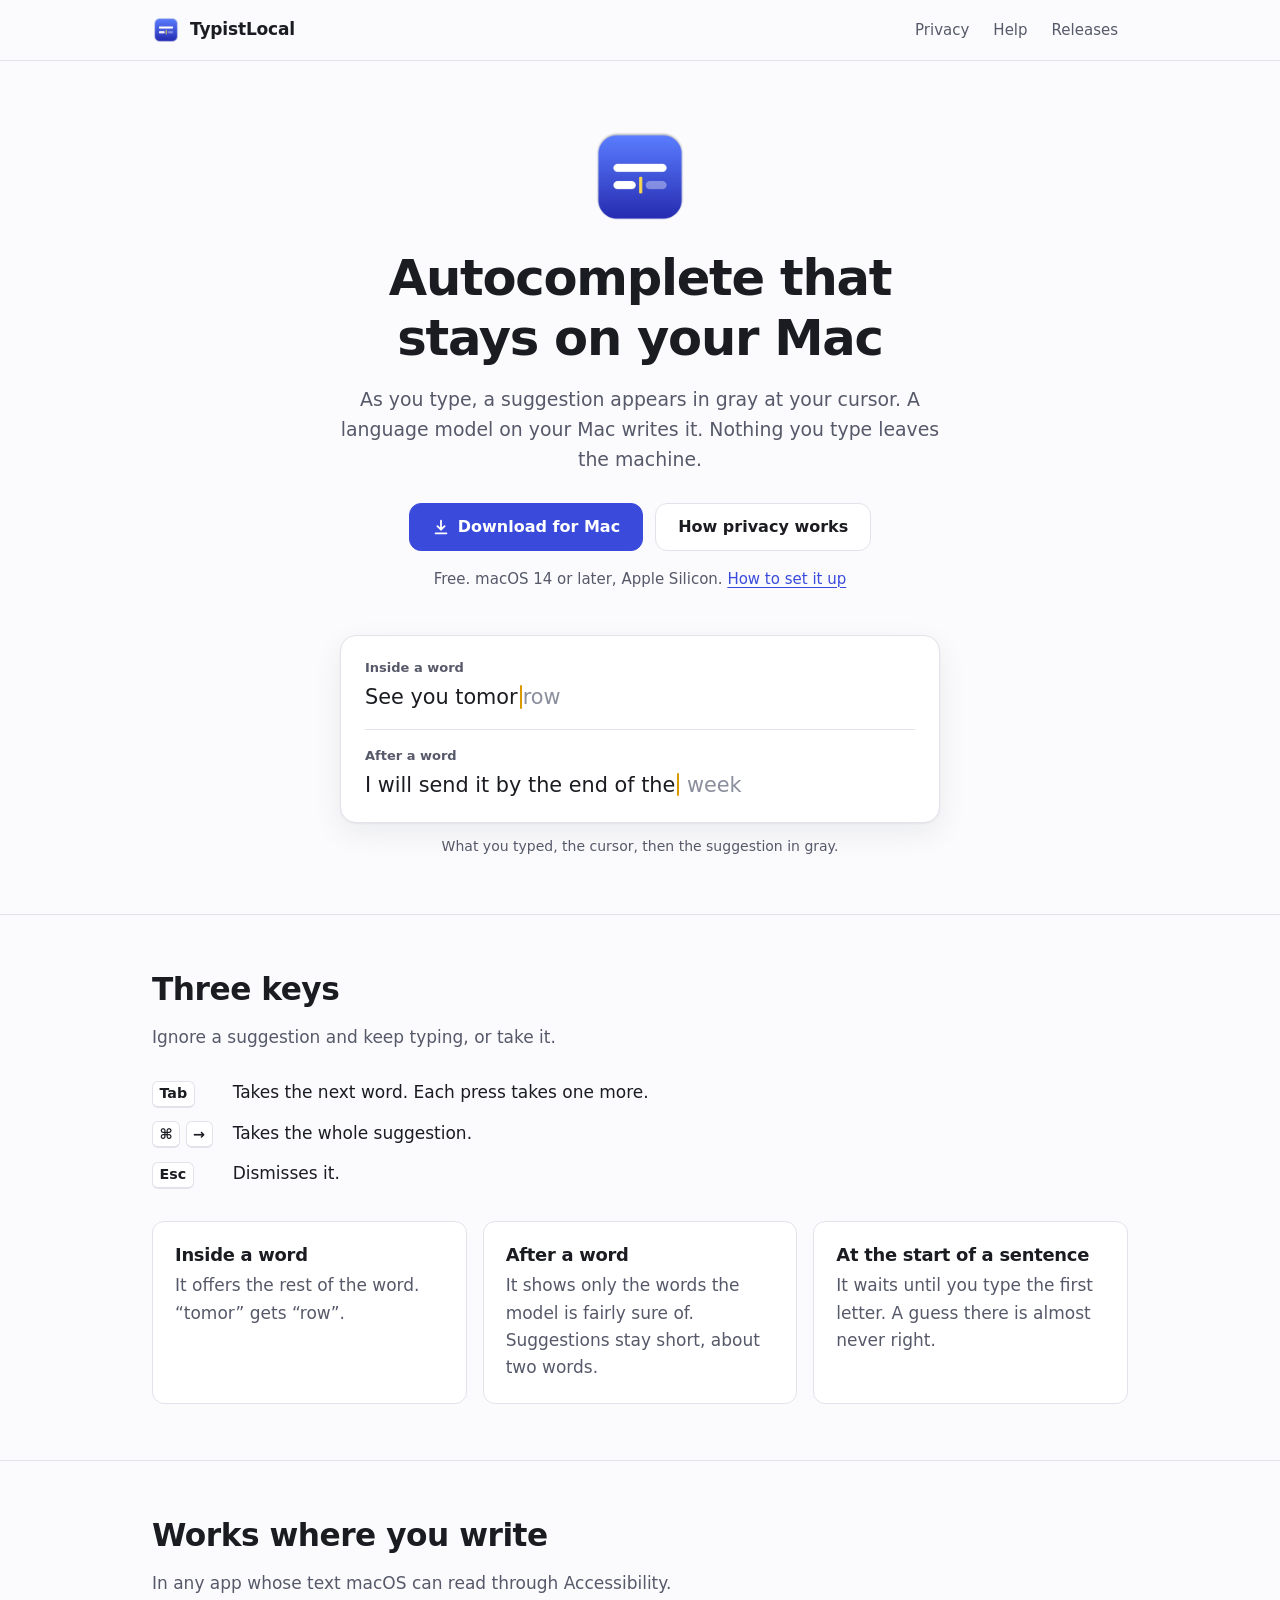
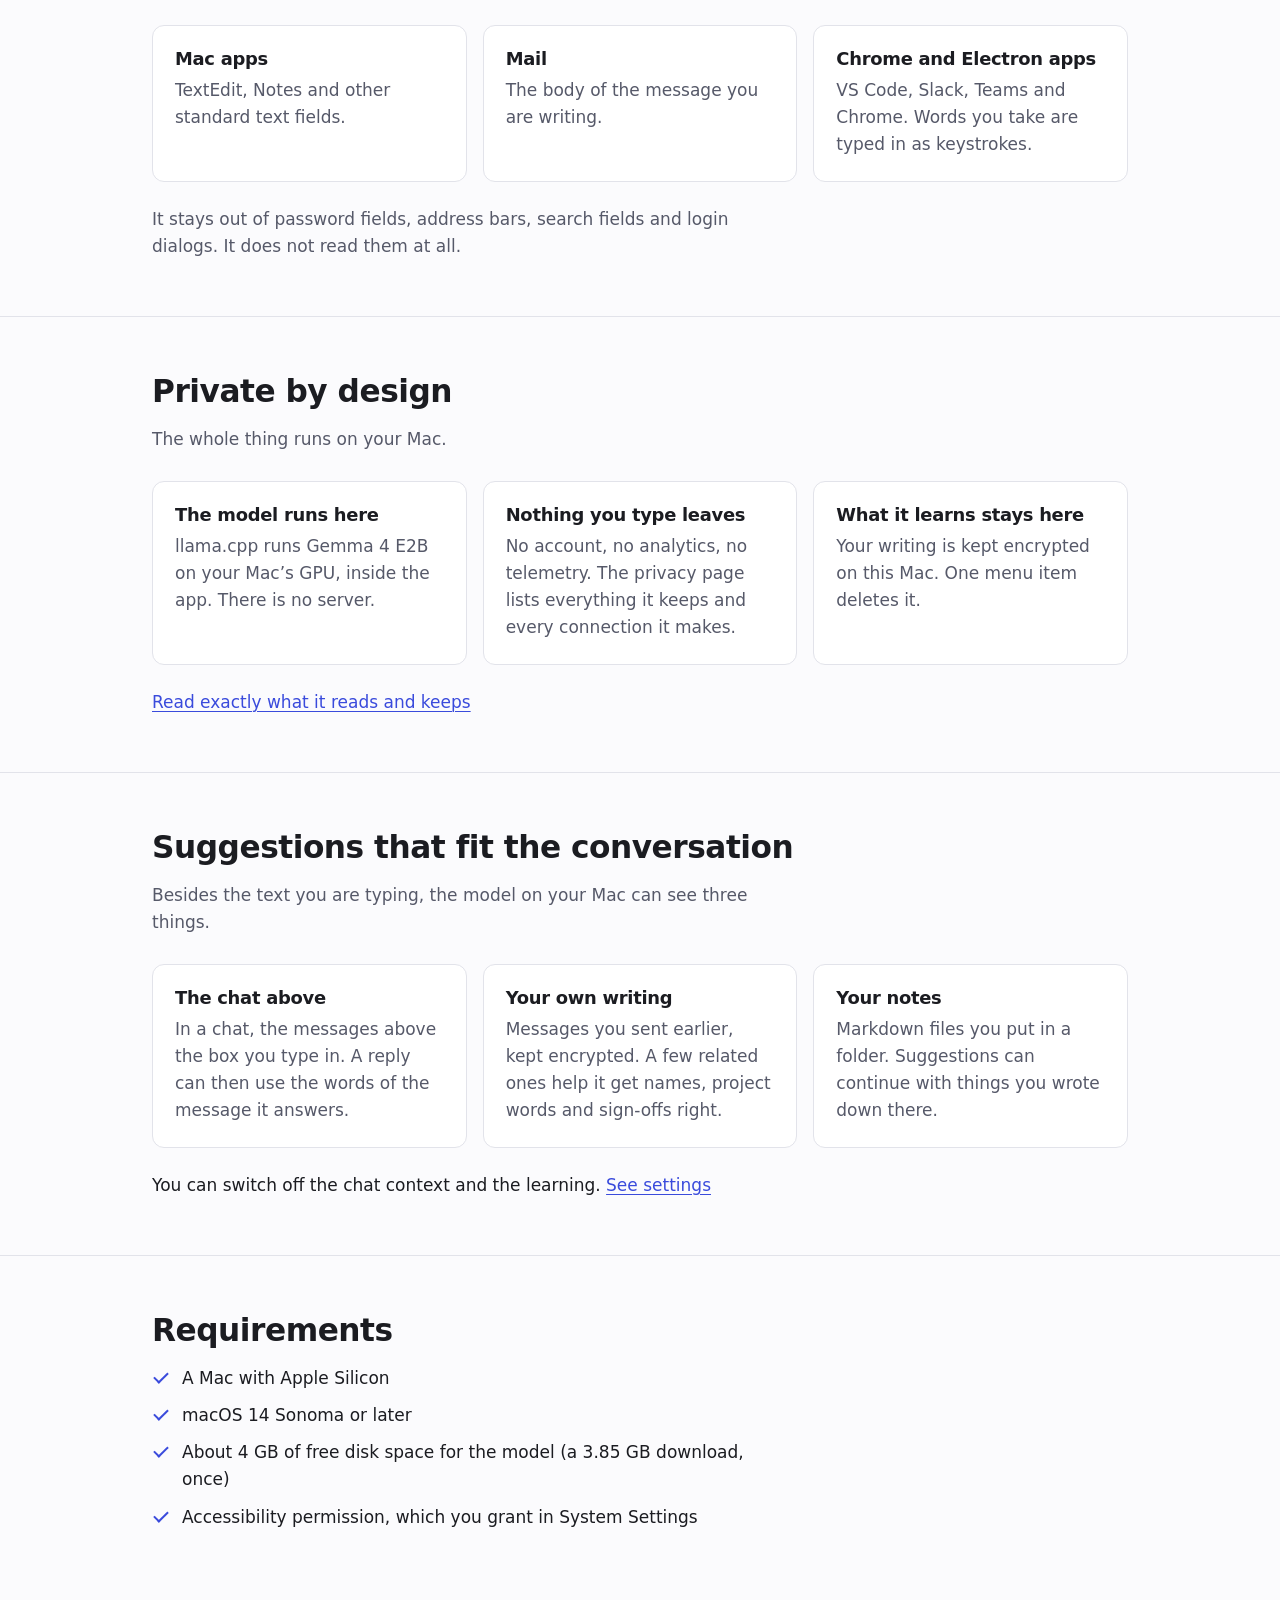
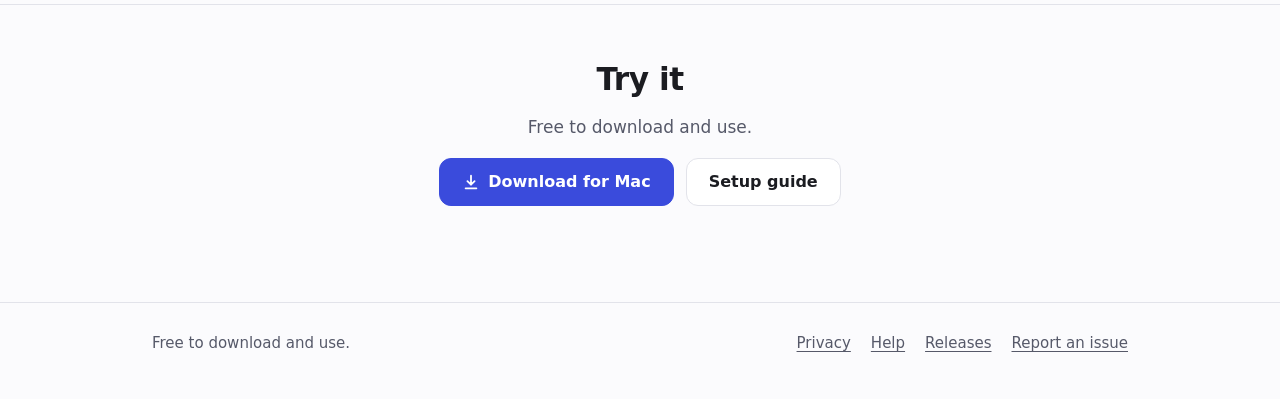
==== site/index.html @ b1616f05 "TypistLocal website, update feed and license" ====
<!doctype html>
<!--
  GitHub repository: github.com/edouardGT/typistlocal
  Every Download, Releases and Issues link on this site uses it.
  To point all pages at another repository, run: ./set-repo.sh owner/name
-->
<html lang="en">
<head>
<meta charset="utf-8">
<meta name="viewport" content="width=device-width, initial-scale=1">
<meta name="color-scheme" content="light dark">
<title>TypistLocal: autocomplete that stays on your Mac</title>
<meta name="description" content="Gray suggestions at your cursor as you type, in most Mac apps. The language model runs on your Mac, and nothing you type leaves it. Free.">
<link rel="icon" type="image/png" href="icon.png">
<link rel="apple-touch-icon" href="icon.png">
<link rel="stylesheet" href="style.css">
</head>
<body>
<a class="skip" href="#main">Skip to content</a>

<header class="site-header">
  <div class="wrap bar">
    <a class="brand" href="index.html"><img src="icon.png" alt="" width="28" height="28"><span>TypistLocal</span></a>
    <nav aria-label="Main">
      <a href="privacy.html">Privacy</a>
      <a href="help.html">Help</a>
      <a href="https://github.com/edouardGT/typistlocal/releases">Releases</a>
    </nav>
  </div>
</header>

<main id="main">

  <section class="hero">
    <div class="wrap">
      <img class="hero-icon" src="icon.png" alt="" width="104" height="104">
      <h1>Autocomplete that stays on your&nbsp;Mac</h1>
      <p class="lead">As you type, a suggestion appears in gray at your cursor. A language model on your Mac writes it. Nothing you type leaves the machine.</p>
      <div class="actions">
        <a class="button primary" href="https://github.com/edouardGT/typistlocal/releases/latest/download/TypistLocal.dmg">
          <svg viewBox="0 0 20 20" fill="none" stroke="currentColor" stroke-width="2" stroke-linecap="round" stroke-linejoin="round" aria-hidden="true"><path d="M10 3v10m0 0-4-4m4 4 4-4M4 17h12"/></svg>
          Download for Mac
        </a>
        <a class="button" href="privacy.html">How privacy works</a>
      </div>
      <p class="fineprint">Free. macOS 14 or later, Apple Silicon. <a href="help.html#setup">How to set it up</a></p>

      <div class="demo" role="img" aria-label="Two examples. You typed “See you tomor” and the suggestion “row” follows the cursor in gray. You typed “I will send it by the end of the” and the suggestion “week” follows in gray.">
        <div class="demo-row">
          <span class="demo-label">Inside a word</span>
          <p class="demo-line">See you tomor<span class="caret"></span><span class="ghost">row</span></p>
        </div>
        <div class="demo-row">
          <span class="demo-label">After a word</span>
          <p class="demo-line">I will send it by the end of the<span class="caret"></span><span class="ghost"> week</span></p>
        </div>
      </div>
      <p class="demo-caption">What you typed, the cursor, then the suggestion in gray.</p>
    </div>
  </section>

  <section id="how">
    <div class="wrap">
      <h2>Three keys</h2>
      <p class="section-intro">Ignore a suggestion and keep typing, or take it.</p>
      <dl class="keys">
        <dt><kbd>Tab</kbd></dt>
        <dd>Takes the next word. Each press takes one more.</dd>
        <dt><kbd>⌘</kbd> <kbd>→</kbd></dt>
        <dd>Takes the whole suggestion.</dd>
        <dt><kbd>Esc</kbd></dt>
        <dd>Dismisses it.</dd>
      </dl>

      <div class="grid">
        <div class="card">
          <h3>Inside a word</h3>
          <p>It offers the rest of the word. “tomor” gets “row”.</p>
        </div>
        <div class="card">
          <h3>After a word</h3>
          <p>It shows only the words the model is fairly sure of. Suggestions stay short, about two words.</p>
        </div>
        <div class="card">
          <h3>At the start of a sentence</h3>
          <p>It waits until you type the first letter. A guess there is almost never right.</p>
        </div>
      </div>
    </div>
  </section>

  <section id="where">
    <div class="wrap">
      <h2>Works where you write</h2>
      <p class="section-intro">In any app whose text macOS can read through Accessibility.</p>
      <div class="grid">
        <div class="card">
          <h3>Mac apps</h3>
          <p>TextEdit, Notes and other standard text fields.</p>
        </div>
        <div class="card">
          <h3>Mail</h3>
          <p>The body of the message you are writing.</p>
        </div>
        <div class="card">
          <h3>Chrome and Electron apps</h3>
          <p>VS Code, Slack, Teams and Chrome. Words you take are typed in as keystrokes.</p>
        </div>
      </div>
      <p class="section-intro after-grid">It stays out of password fields, address bars, search fields and login dialogs. It does not read them at all.</p>
    </div>
  </section>

  <section id="private">
    <div class="wrap">
      <h2>Private by design</h2>
      <p class="section-intro">The whole thing runs on your Mac.</p>
      <div class="grid">
        <div class="card">
          <h3>The model runs here</h3>
          <p>llama.cpp runs Gemma 4 E2B on your Mac’s GPU, inside the app. There is no server.</p>
        </div>
        <div class="card">
          <h3>Nothing you type leaves</h3>
          <p>No account, no analytics, no telemetry. The privacy page lists everything it keeps and every connection it makes.</p>
        </div>
        <div class="card">
          <h3>What it learns stays here</h3>
          <p>Your writing is kept encrypted on this Mac. One menu item deletes it.</p>
        </div>
      </div>
      <p class="after-grid"><a href="privacy.html">Read exactly what it reads and keeps</a></p>
    </div>
  </section>

  <section id="context">
    <div class="wrap">
      <h2>Suggestions that fit the conversation</h2>
      <p class="section-intro">Besides the text you are typing, the model on your Mac can see three things.</p>
      <div class="grid">
        <div class="card">
          <h3>The chat above</h3>
          <p>In a chat, the messages above the box you type in. A reply can then use the words of the message it answers.</p>
        </div>
        <div class="card">
          <h3>Your own writing</h3>
          <p>Messages you sent earlier, kept encrypted. A few related ones help it get names, project words and sign-offs right.</p>
        </div>
        <div class="card">
          <h3>Your notes</h3>
          <p>Markdown files you put in a folder. Suggestions can continue with things you wrote down there.</p>
        </div>
      </div>
      <p class="after-grid">You can switch off the chat context and the learning. <a href="help.html#settings">See settings</a></p>
    </div>
  </section>

  <section id="requirements">
    <div class="wrap">
      <h2>Requirements</h2>
      <ul class="checks">
        <li>A Mac with Apple Silicon</li>
        <li>macOS 14 Sonoma or later</li>
        <li>About 4 GB of free disk space for the model (a 3.85 GB download, once)</li>
        <li>Accessibility permission, which you grant in System Settings</li>
      </ul>
    </div>
  </section>

  <section class="cta">
    <div class="wrap">
      <h2>Try it</h2>
      <p>Free to download and use.</p>
      <div class="actions">
        <a class="button primary" href="https://github.com/edouardGT/typistlocal/releases/latest/download/TypistLocal.dmg">
          <svg viewBox="0 0 20 20" fill="none" stroke="currentColor" stroke-width="2" stroke-linecap="round" stroke-linejoin="round" aria-hidden="true"><path d="M10 3v10m0 0-4-4m4 4 4-4M4 17h12"/></svg>
          Download for Mac
        </a>
        <a class="button" href="help.html#setup">Setup guide</a>
      </div>
    </div>
  </section>

</main>

<footer class="site-footer">
  <div class="wrap">
    <p>Free to download and use.</p>
    <nav aria-label="Footer">
      <a href="privacy.html">Privacy</a>
      <a href="help.html">Help</a>
      <a href="https://github.com/edouardGT/typistlocal/releases">Releases</a>
      <a href="https://github.com/edouardGT/typistlocal/issues">Report an issue</a>
    </nav>
  </div>
</footer>
</body>
</html>
---- site/style.css ----
/* One stylesheet for the whole site. System fonts only: the site makes no
   requests to anyone but the host it is served from. */

:root {
  color-scheme: light dark;
  --bg: #fbfbfd;
  --bg-alt: #f3f4f8;
  --surface: #ffffff;
  --text: #1b1c21;
  --muted: #565969;
  --ghost: #8b8e9c;
  --line: #e2e3ea;
  --accent: #3a4bdc;
  --accent-hover: #2f3fc4;
  --accent-text: #ffffff;
  --link: #3a4bdc;
  --caret: #d99a00;
  --code-bg: #eff0f5;
  --note-bg: #fff8e6;
  --note-line: #e9c25b;
  --radius: 12px;
  --shadow: 0 1px 2px rgba(20, 22, 40, 0.05), 0 10px 30px rgba(20, 22, 40, 0.07);
  --font: -apple-system, BlinkMacSystemFont, system-ui, "Segoe UI", "Helvetica Neue", Arial, sans-serif;
  --mono: ui-monospace, "SF Mono", SFMono-Regular, Menlo, Consolas, monospace;
}

@media (prefers-color-scheme: dark) {
  :root {
    --bg: #111217;
    --bg-alt: #15161c;
    --surface: #1b1c23;
    --text: #ebecf1;
    --muted: #a3a6b5;
    --ghost: #767989;
    --line: #2a2c36;
    --accent: #5466f2;
    --accent-hover: #6475f5;
    --accent-text: #ffffff;
    --link: #98a4ff;
    --caret: #f5c33b;
    --code-bg: #20212a;
    --note-bg: #262114;
    --note-line: #8a6d22;
    --shadow: 0 1px 2px rgba(0, 0, 0, 0.4);
  }
}

*,
*::before,
*::after {
  box-sizing: border-box;
}

html {
  -webkit-text-size-adjust: 100%;
  text-size-adjust: 100%;
}

body {
  margin: 0;
  background: var(--bg);
  color: var(--text);
  font: 17px/1.6 var(--font);
  -webkit-font-smoothing: antialiased;
  overflow-wrap: break-word;
}

img {
  max-width: 100%;
  height: auto;
}

a {
  color: var(--link);
  text-underline-offset: 0.18em;
  text-decoration-thickness: 1px;
}

a:hover {
  text-decoration-thickness: 2px;
}

:focus-visible {
  outline: 2px solid var(--link);
  outline-offset: 3px;
  border-radius: 4px;
}

h1,
h2,
h3 {
  line-height: 1.2;
  letter-spacing: -0.015em;
  margin: 0 0 0.5em;
  text-wrap: balance;
}

h1 {
  font-size: clamp(2rem, 1.4rem + 3vw, 3.1rem);
  letter-spacing: -0.025em;
}

h2 {
  font-size: clamp(1.5rem, 1.25rem + 1.2vw, 1.95rem);
  scroll-margin-top: 24px;
}

h3 {
  font-size: 1.12rem;
  scroll-margin-top: 24px;
}

p,
ul,
ol {
  margin: 0 0 1em;
}

ul,
ol {
  padding-left: 1.25em;
}

li + li {
  margin-top: 0.35em;
}

strong {
  font-weight: 600;
}

code {
  font-family: var(--mono);
  font-size: 0.86em;
  background: var(--code-bg);
  padding: 0.12em 0.36em;
  border-radius: 5px;
  overflow-wrap: anywhere;
}

pre {
  margin: 0 0 1.2em;
  padding: 14px 16px;
  background: var(--code-bg);
  border-radius: 10px;
  overflow-x: auto;
  font-size: 13.5px;
  line-height: 1.55;
}

pre code {
  background: none;
  padding: 0;
  font-size: inherit;
  overflow-wrap: normal;
  white-space: pre;
}

kbd {
  display: inline-block;
  min-width: 1.9em;
  padding: 0.08em 0.45em;
  font: 600 0.84em/1.5 var(--font);
  text-align: center;
  color: var(--text);
  background: var(--surface);
  border: 1px solid var(--line);
  border-bottom-width: 2px;
  border-radius: 6px;
  white-space: nowrap;
}

/* Layout */

.wrap {
  max-width: 1040px;
  margin: 0 auto;
  padding: 0 16px;
}

@media (min-width: 720px) {
  .wrap {
    padding: 0 32px;
  }
}

.prose {
  max-width: 740px;
}

.skip {
  position: absolute;
  left: -9999px;
  top: 8px;
}

.skip:focus {
  left: 16px;
  z-index: 10;
  background: var(--surface);
  padding: 8px 12px;
  border-radius: 8px;
}

/* Header and footer */

.site-header {
  border-bottom: 1px solid var(--line);
}

.bar {
  display: flex;
  align-items: center;
  justify-content: space-between;
  gap: 12px;
  min-height: 60px;
}

.brand {
  display: inline-flex;
  align-items: center;
  gap: 10px;
  color: var(--text);
  font-weight: 650;
  text-decoration: none;
  letter-spacing: -0.01em;
}

.brand img {
  width: 28px;
  height: 28px;
}

.site-header nav {
  display: flex;
  gap: 4px;
}

.site-header nav a {
  color: var(--muted);
  text-decoration: none;
  padding: 8px 10px;
  border-radius: 8px;
  font-size: 15px;
}

.site-header nav a:hover,
.site-header nav a[aria-current="page"] {
  color: var(--text);
  background: var(--bg-alt);
}

.site-footer {
  border-top: 1px solid var(--line);
  margin-top: 24px;
  padding: 28px 0 44px;
  color: var(--muted);
  font-size: 15px;
}

.site-footer .wrap {
  display: flex;
  flex-wrap: wrap;
  justify-content: space-between;
  gap: 12px 24px;
}

.site-footer p {
  margin: 0;
}

.site-footer nav {
  display: flex;
  flex-wrap: wrap;
  gap: 6px 20px;
}

.site-footer a {
  color: var(--muted);
}

.site-footer a:hover {
  color: var(--text);
}

/* Sections */

main section {
  padding: 56px 0;
  border-top: 1px solid var(--line);
}

main section:first-child {
  border-top: 0;
}

.section-intro {
  color: var(--muted);
  max-width: 640px;
  margin-bottom: 28px;
}

.after-grid {
  margin: 24px 0 0;
}

/* Home: hero */

.hero {
  text-align: center;
  padding: 64px 0 56px;
}

.hero-icon {
  width: 104px;
  height: 104px;
  margin: 0 auto 20px;
  display: block;
}

.hero h1 {
  max-width: 760px;
  margin: 0 auto 16px;
}

.lead {
  font-size: 1.18rem;
  color: var(--muted);
  max-width: 600px;
  margin: 0 auto 28px;
}

.actions {
  display: flex;
  flex-wrap: wrap;
  justify-content: center;
  gap: 12px;
  margin-bottom: 16px;
}

.button {
  display: inline-flex;
  align-items: center;
  justify-content: center;
  gap: 8px;
  min-height: 48px;
  padding: 0 22px;
  border-radius: 12px;
  border: 1px solid var(--line);
  background: var(--surface);
  color: var(--text);
  font-weight: 600;
  font-size: 16px;
  text-decoration: none;
  transition: background-color 0.15s ease, border-color 0.15s ease;
}

.button:hover {
  border-color: var(--muted);
}

.button.primary {
  background: var(--accent);
  border-color: var(--accent);
  color: var(--accent-text);
}

.button.primary:hover {
  background: var(--accent-hover);
  border-color: var(--accent-hover);
}

.button svg {
  width: 18px;
  height: 18px;
  flex: none;
}

.fineprint {
  color: var(--muted);
  font-size: 15px;
  margin: 0;
}

/* Home: the suggestion illustration */

.demo {
  max-width: 600px;
  margin: 44px auto 0;
  padding: 6px 24px;
  text-align: left;
  background: var(--surface);
  border: 1px solid var(--line);
  border-radius: 16px;
  box-shadow: var(--shadow);
}

.demo-row {
  padding: 16px 0;
}

.demo-row + .demo-row {
  border-top: 1px solid var(--line);
}

.demo-label {
  display: block;
  font-size: 13px;
  font-weight: 600;
  color: var(--muted);
  margin-bottom: 4px;
}

.demo-line {
  margin: 0;
  font-size: 1.3rem;
  line-height: 1.45;
}

.ghost {
  color: var(--ghost);
}

.caret {
  display: inline-block;
  width: 2px;
  height: 1.15em;
  margin: 0 1px 0 2px;
  vertical-align: -0.2em;
  background: var(--caret);
  border-radius: 1px;
  animation: blink 1.1s steps(1) infinite;
}

@keyframes blink {
  50% {
    opacity: 0;
  }
}

@media (prefers-reduced-motion: reduce) {
  .caret {
    animation: none;
  }

  .button {
    transition: none;
  }
}

.demo-caption {
  color: var(--muted);
  font-size: 14px;
  margin: 12px auto 0;
  max-width: 600px;
}

/* Cards and grids */

.grid {
  display: grid;
  gap: 16px;
  grid-template-columns: repeat(auto-fit, minmax(min(100%, 280px), 1fr));
}

.card {
  background: var(--surface);
  border: 1px solid var(--line);
  border-radius: var(--radius);
  padding: 22px;
}

.card h3 {
  margin-bottom: 0.4em;
}

.card p:last-child,
.card ul:last-child {
  margin-bottom: 0;
}

.card p {
  color: var(--muted);
}

/* Key list */

.keys {
  display: grid;
  grid-template-columns: max-content 1fr;
  gap: 12px 20px;
  align-items: baseline;
  margin: 0 0 32px;
  max-width: 560px;
}

.keys dt {
  margin: 0;
}

.keys dd {
  margin: 0;
}

/* Lists with a tick */

.checks {
  list-style: none;
  padding: 0;
  max-width: 640px;
}

.checks li {
  position: relative;
  padding-left: 30px;
}

.checks li + li {
  margin-top: 10px;
}

.checks li::before {
  content: "";
  position: absolute;
  left: 2px;
  top: 0.42em;
  width: 14px;
  height: 8px;
  border-left: 2px solid var(--accent);
  border-bottom: 2px solid var(--accent);
  transform: rotate(-45deg);
}

/* Closing call to action */

.cta {
  text-align: center;
}

.cta p {
  color: var(--muted);
}

/* Inner pages */

.page-head {
  padding: 48px 0 8px;
}

.page-head .lead {
  margin: 0 0 12px;
}

.page-head .updated {
  color: var(--muted);
  font-size: 15px;
}

.doc section {
  padding: 40px 0;
}

.doc h3 {
  margin-top: 1.6em;
}

.doc h2 + h3,
.doc h2 + p + h3 {
  margin-top: 0.8em;
}

.doc .card h3 {
  margin-top: 0;
}

.toc {
  display: flex;
  flex-wrap: wrap;
  gap: 8px;
  padding: 0;
  margin: 8px 0 0;
  list-style: none;
}

.toc li + li {
  margin-top: 0;
}

.toc a {
  display: inline-block;
  padding: 6px 12px;
  border: 1px solid var(--line);
  border-radius: 999px;
  text-decoration: none;
  color: var(--text);
  font-size: 15px;
  background: var(--surface);
}

.toc a:hover {
  border-color: var(--muted);
}

.note {
  margin: 0 0 1.2em;
  padding: 14px 16px;
  background: var(--note-bg);
  border-left: 3px solid var(--note-line);
  border-radius: 8px;
}

.note p:last-child {
  margin-bottom: 0;
}

.soon {
  display: inline-block;
  margin-right: 6px;
  padding: 0.05em 0.6em;
  font-size: 0.72em;
  font-weight: 650;
  letter-spacing: 0.04em;
  text-transform: uppercase;
  vertical-align: 0.12em;
  color: var(--link);
  border: 1px solid currentColor;
  border-radius: 999px;
}

/* Numbered steps */

.steps {
  list-style: none;
  counter-reset: step;
  padding: 0;
}

.steps > li {
  counter-increment: step;
  position: relative;
  padding-left: 44px;
}

.steps > li + li {
  margin-top: 28px;
}

.steps > li::before {
  content: counter(step);
  position: absolute;
  left: 0;
  top: -0.05em;
  width: 30px;
  height: 30px;
  border-radius: 50%;
  background: var(--accent);
  color: var(--accent-text);
  font-weight: 650;
  font-size: 15px;
  line-height: 30px;
  text-align: center;
}

.steps h3 {
  margin: 0 0 0.35em;
}

/* Data cards on the privacy page */

.kept {
  display: grid;
  gap: 16px;
}

.kept dl {
  display: grid;
  grid-template-columns: 8.5rem 1fr;
  gap: 8px 16px;
  margin: 12px 0 0;
}

.kept dt {
  color: var(--muted);
  font-size: 15px;
  padding-top: 0.1em;
}

.kept dd {
  margin: 0;
}

@media (max-width: 560px) {
  body {
    font-size: 16px;
  }

  .hero {
    padding: 44px 0 44px;
  }

  .actions .button {
    flex: 1 1 100%;
  }

  .demo {
    padding: 4px 18px;
  }

  .demo-line {
    font-size: 1.15rem;
  }

  main section {
    padding: 44px 0;
  }

  .kept dl {
    grid-template-columns: 1fr;
    gap: 2px;
  }

  .kept dd + dt {
    margin-top: 10px;
  }

  .card {
    padding: 18px;
  }
}
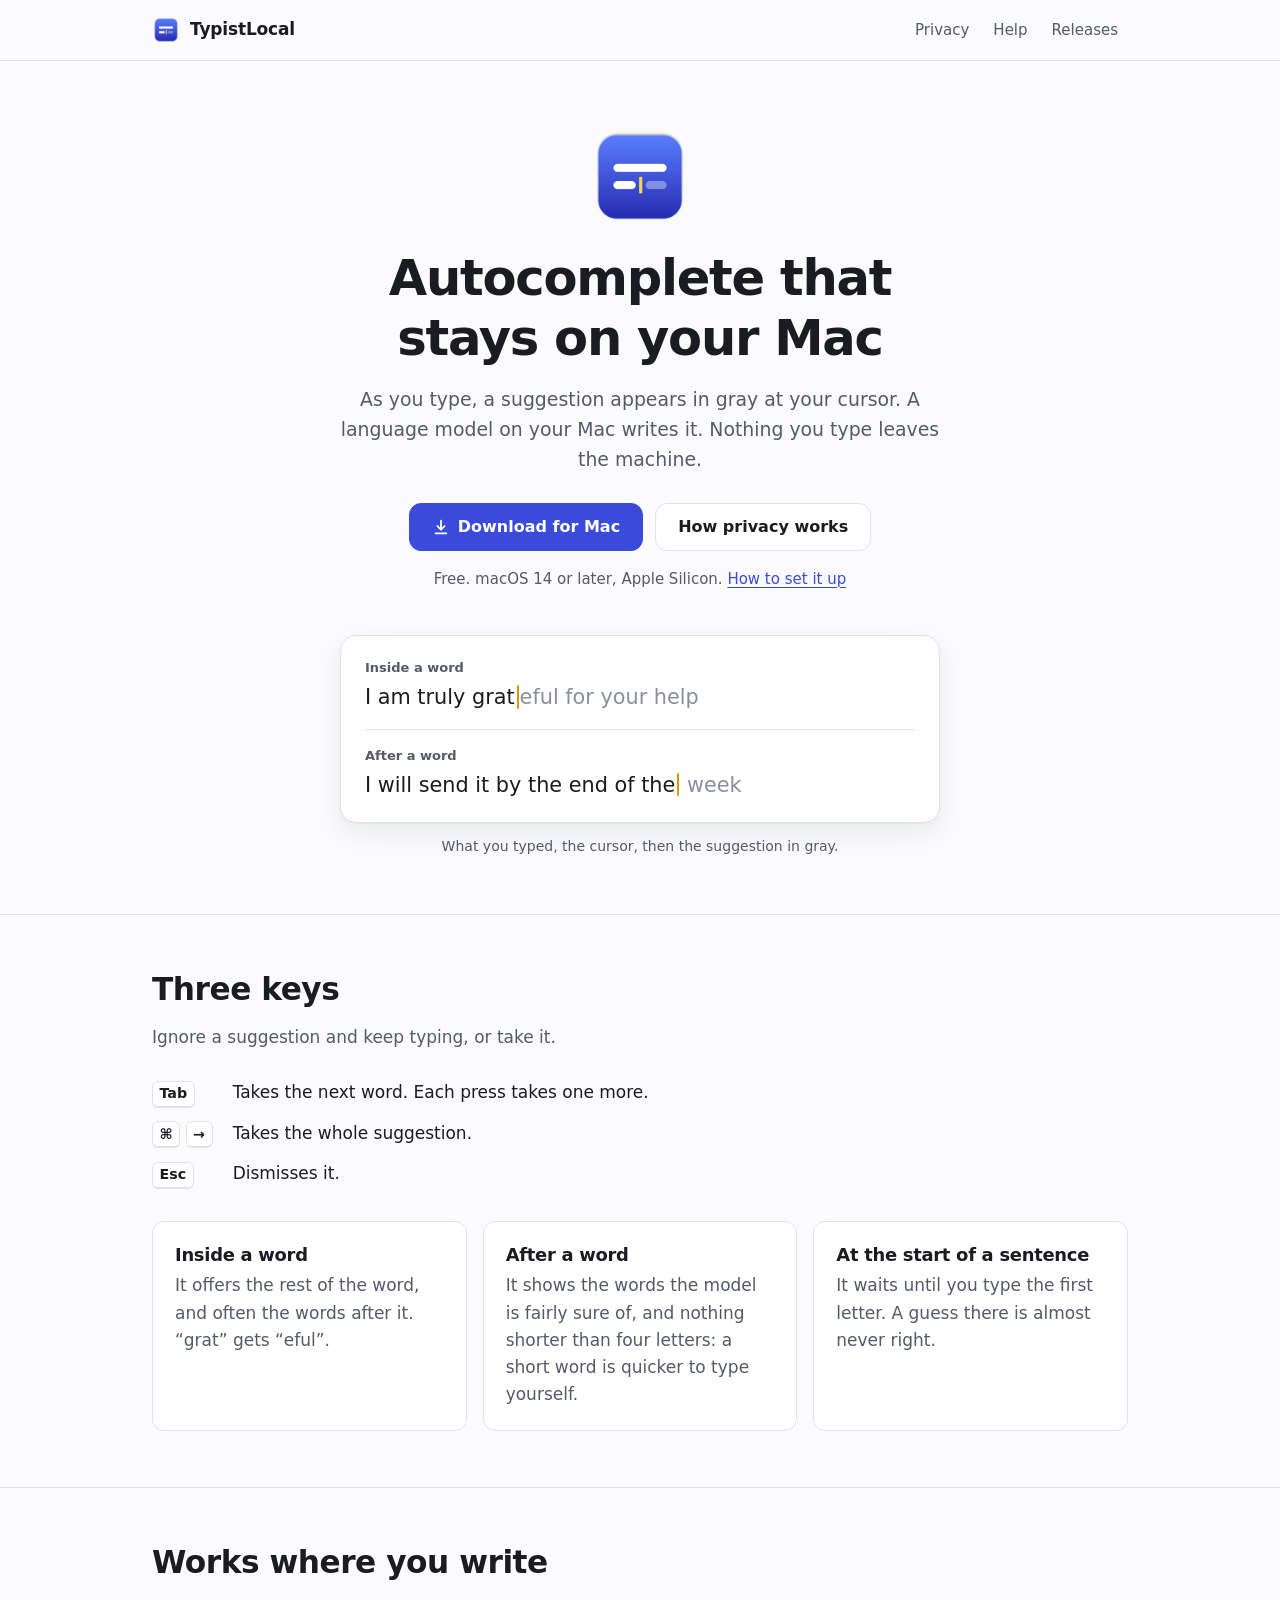
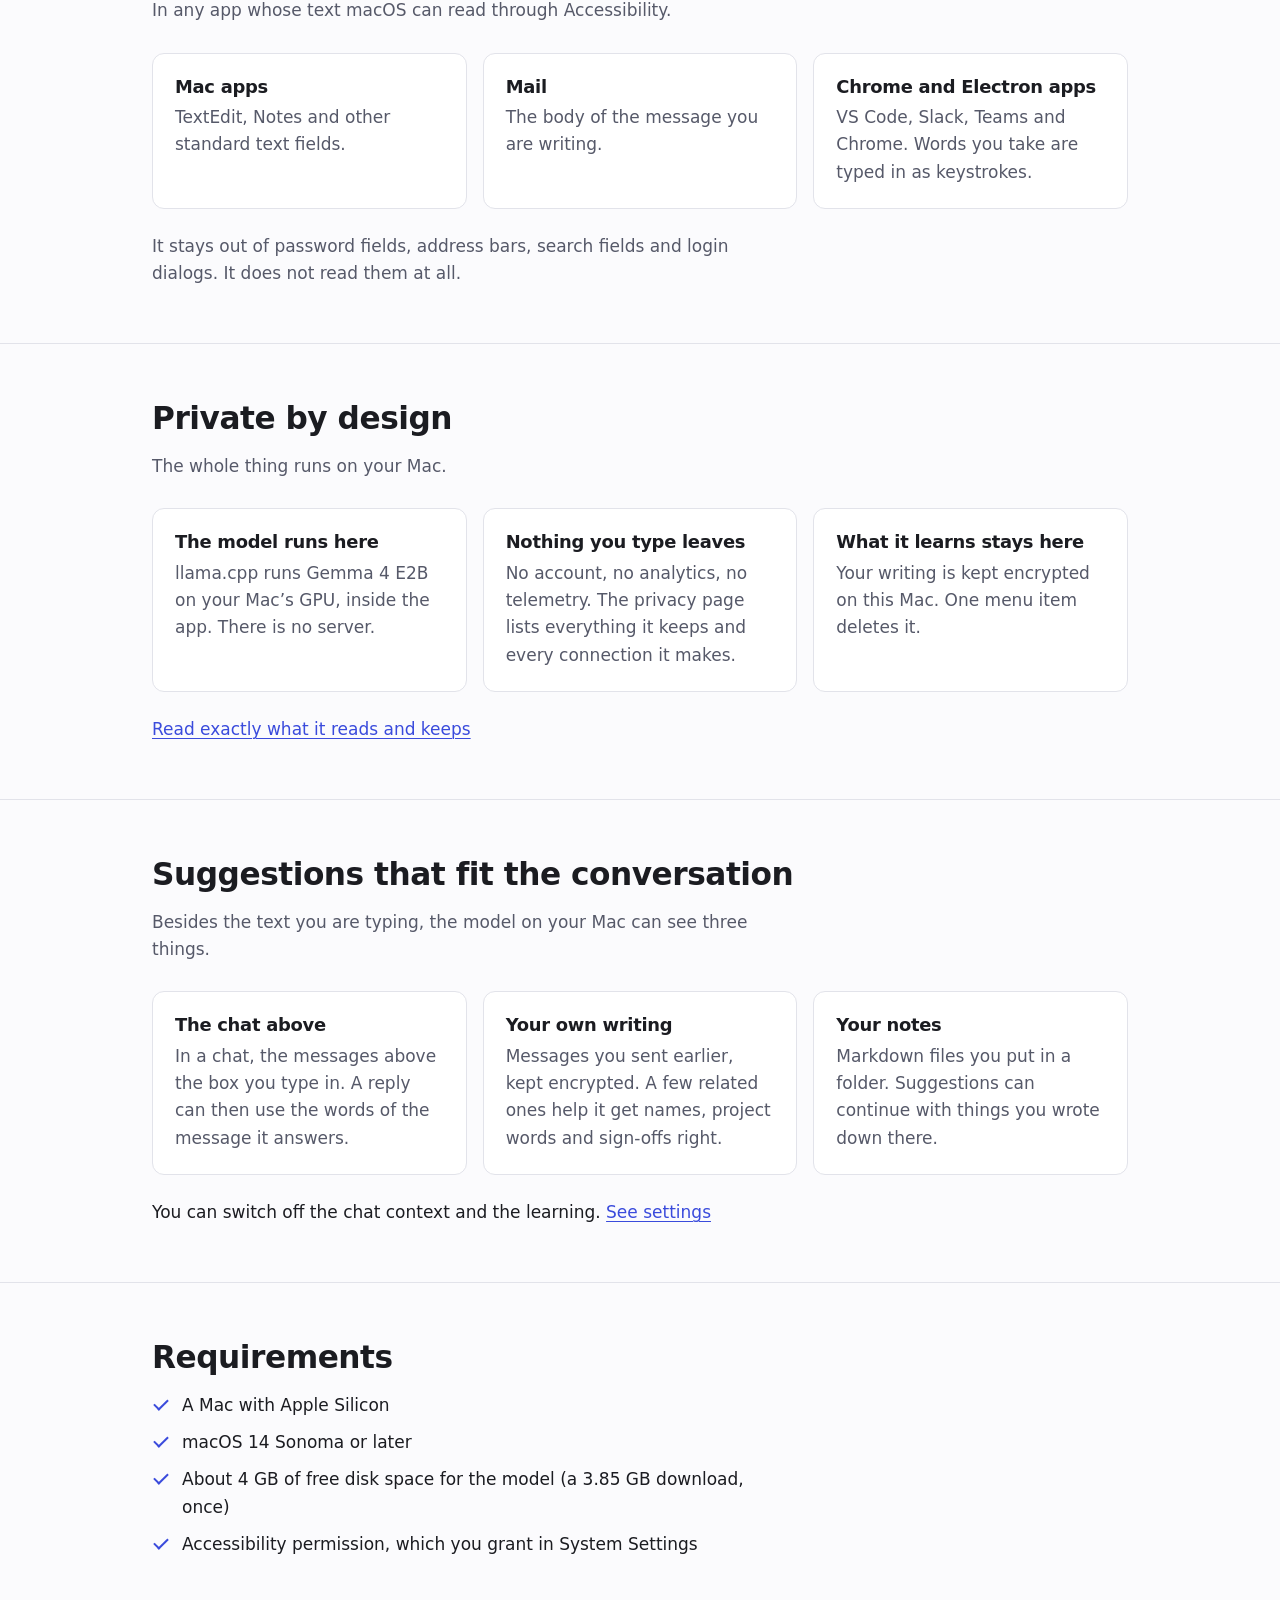
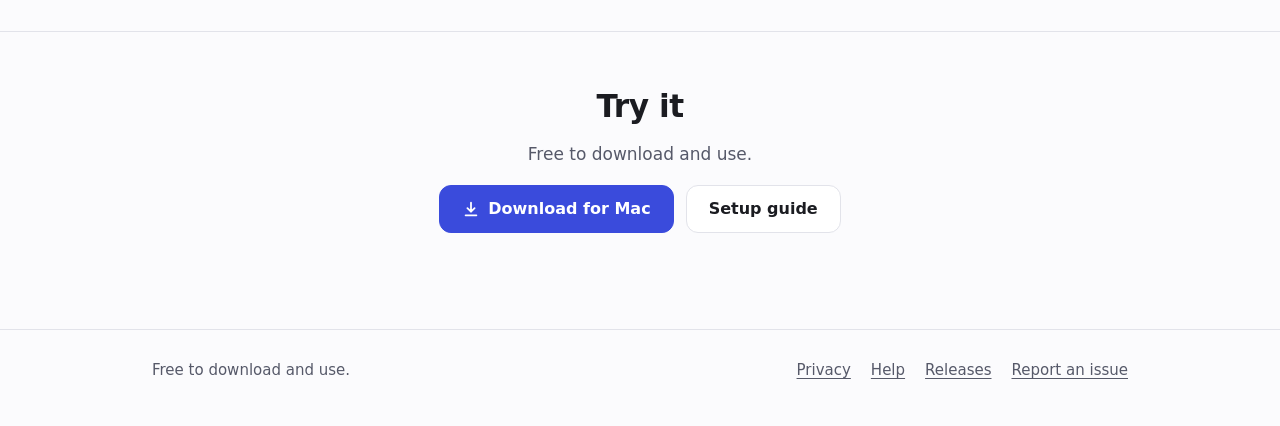
==== commit 3f13e130: "TypistLocal 0.6.2; site: longer suggestions, 4-letter minimum, held Tab, grat → eful example" ====
--- a/site/index.html
+++ b/site/index.html
@@ -45,10 +45,10 @@
       </div>
       <p class="fineprint">Free. macOS 14 or later, Apple Silicon. <a href="help.html#setup">How to set it up</a></p>
 
-      <div class="demo" role="img" aria-label="Two examples. You typed “See you tomor” and the suggestion “row” follows the cursor in gray. You typed “I will send it by the end of the” and the suggestion “week” follows in gray.">
+      <div class="demo" role="img" aria-label="Two examples. You typed “I am truly grat” and the suggestion “eful for your help” follows the cursor in gray. You typed “I will send it by the end of the” and the suggestion “week” follows in gray.">
         <div class="demo-row">
           <span class="demo-label">Inside a word</span>
-          <p class="demo-line">See you tomor<span class="caret"></span><span class="ghost">row</span></p>
+          <p class="demo-line">I am truly grat<span class="caret"></span><span class="ghost">eful for your help</span></p>
         </div>
         <div class="demo-row">
           <span class="demo-label">After a word</span>
@@ -75,11 +75,11 @@
       <div class="grid">
         <div class="card">
           <h3>Inside a word</h3>
-          <p>It offers the rest of the word. “tomor” gets “row”.</p>
+          <p>It offers the rest of the word, and often the words after it. “grat” gets “eful”.</p>
         </div>
         <div class="card">
           <h3>After a word</h3>
-          <p>It shows only the words the model is fairly sure of. Suggestions stay short, about two words.</p>
+          <p>It shows the words the model is fairly sure of, and nothing shorter than four letters: a short word is quicker to type yourself.</p>
         </div>
         <div class="card">
           <h3>At the start of a sentence</h3>
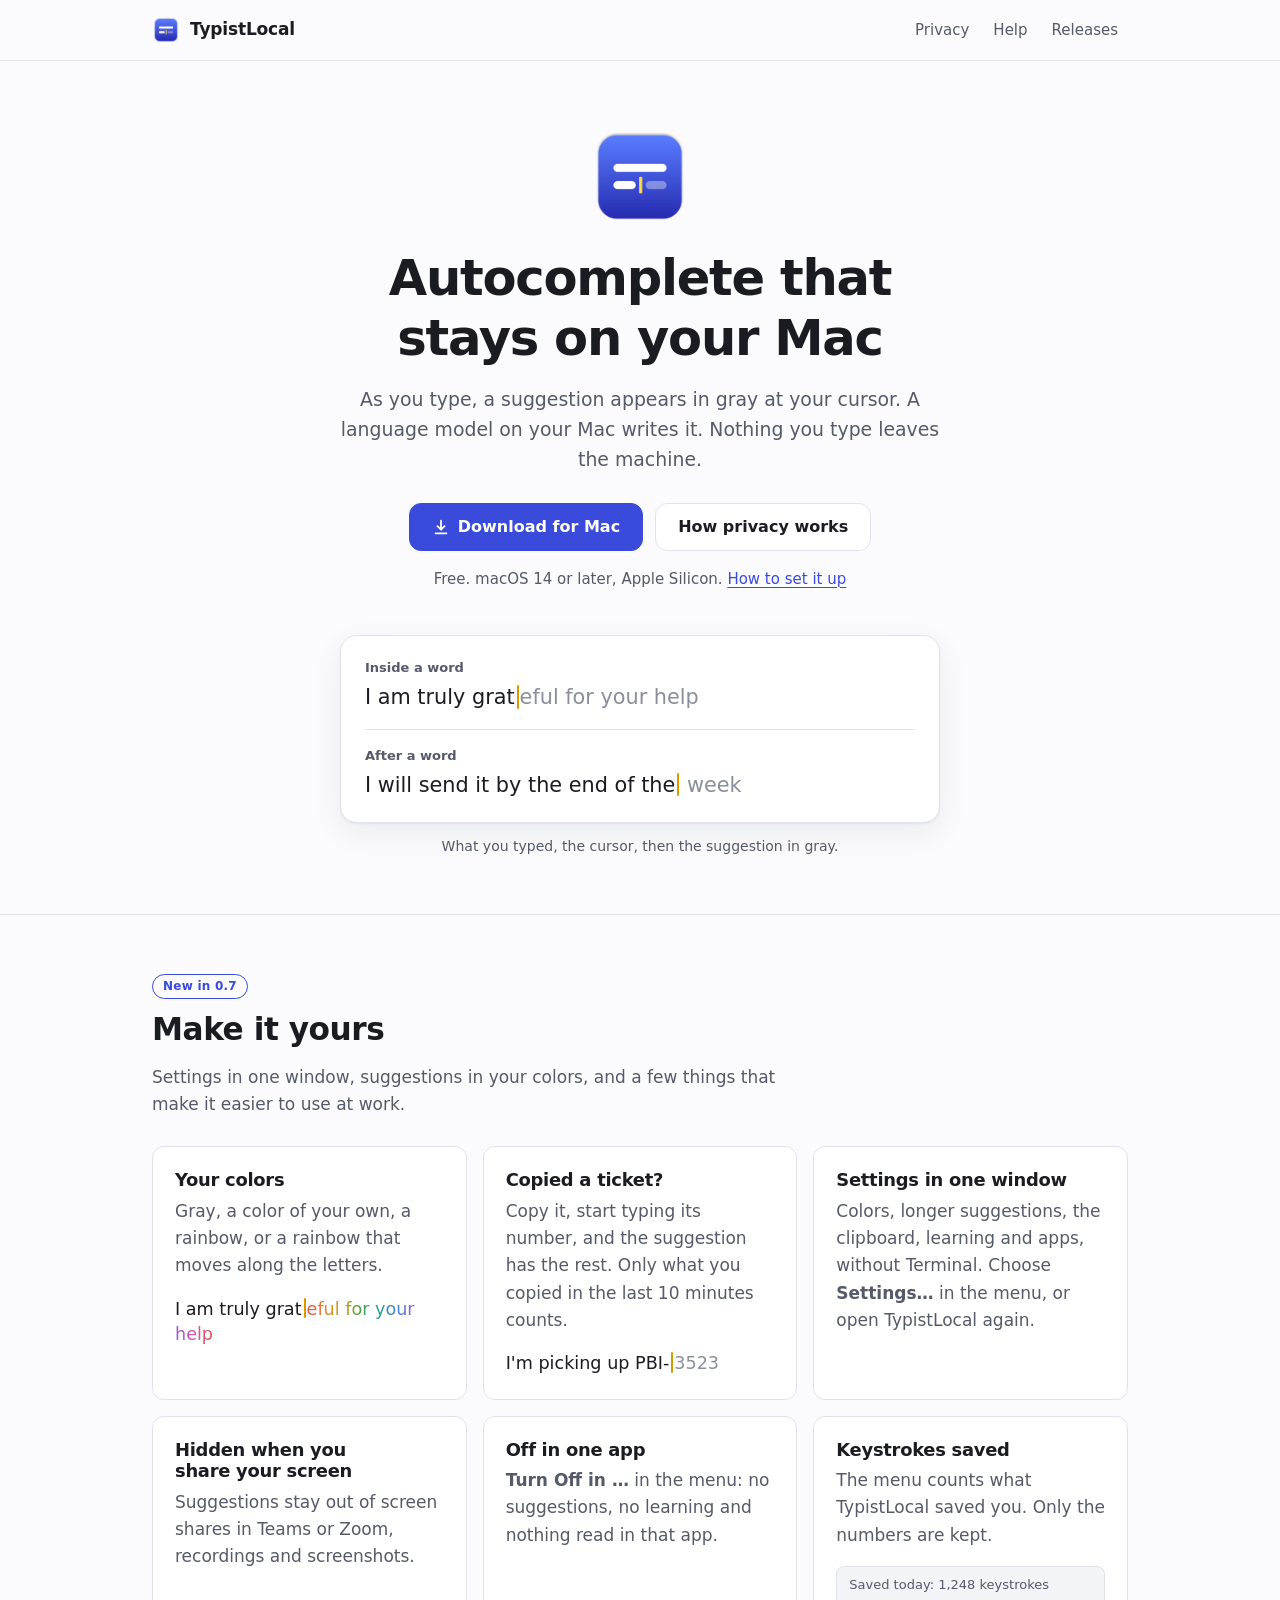
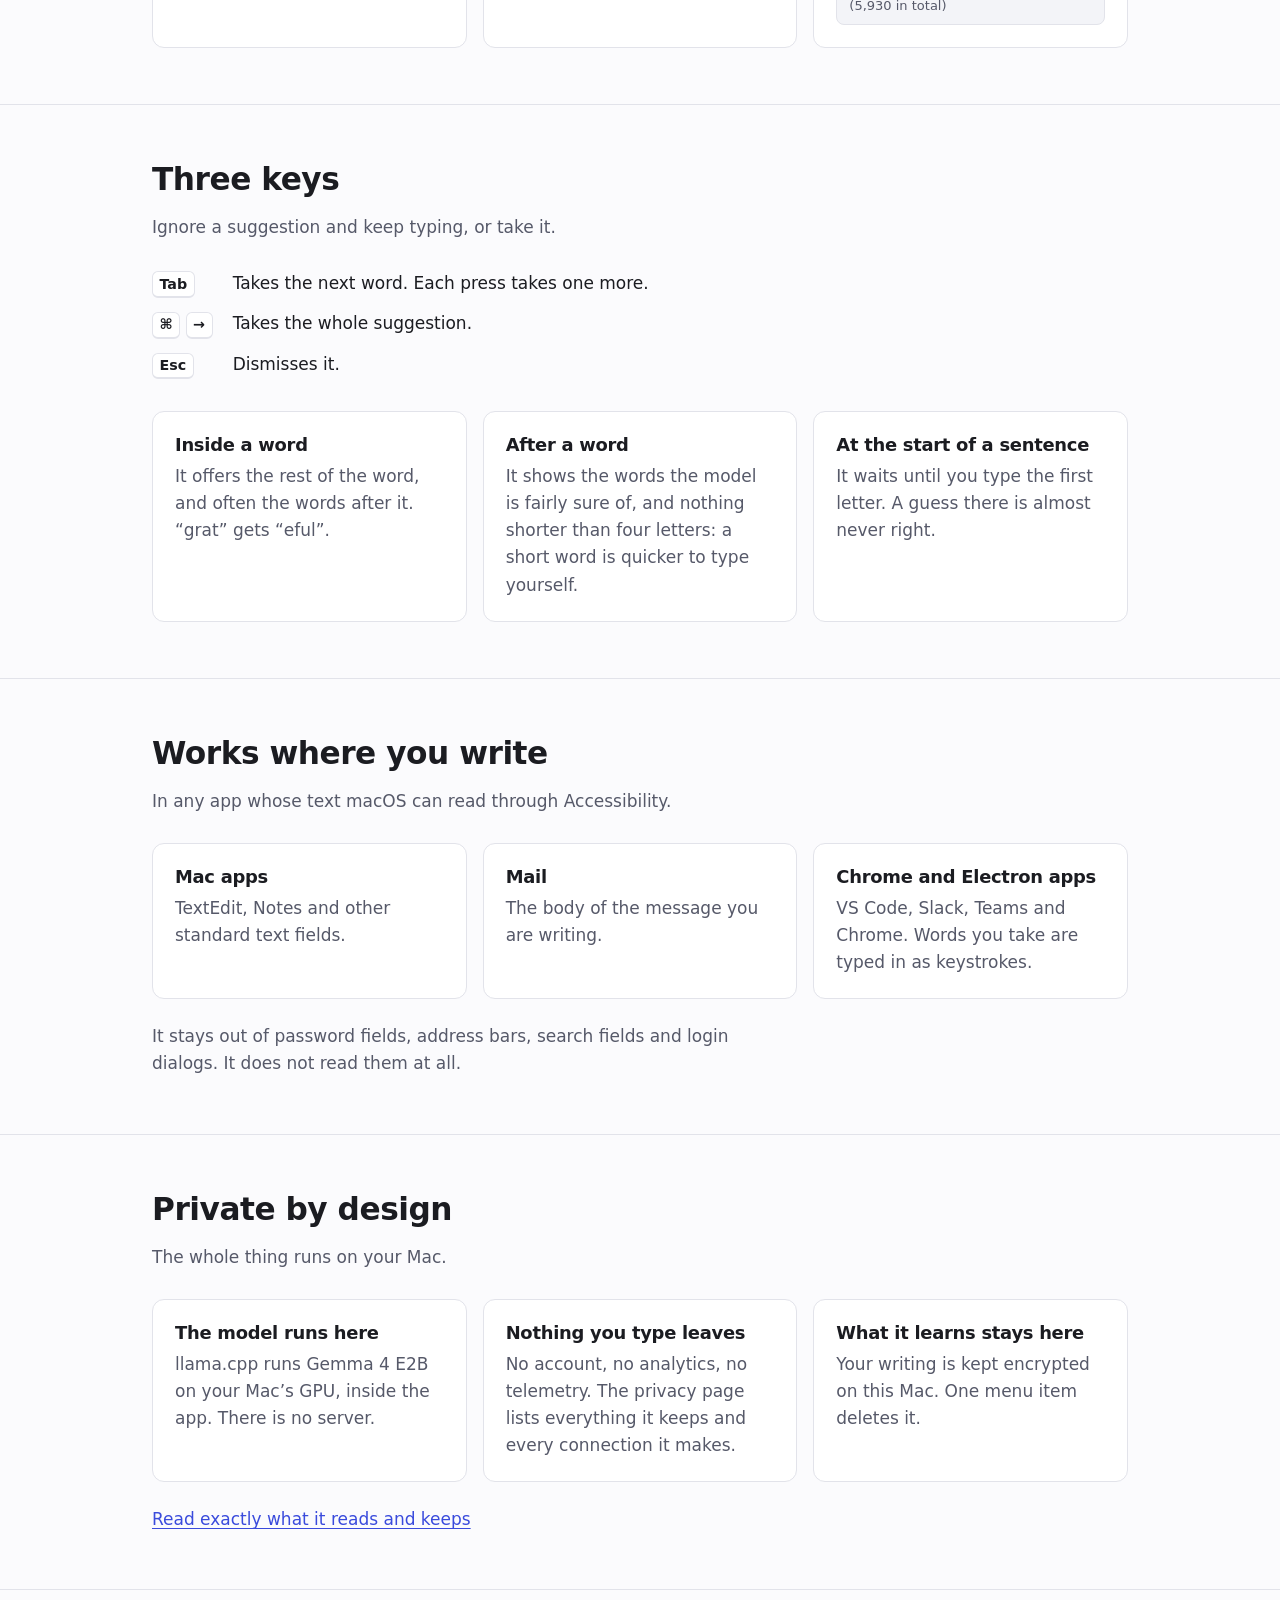
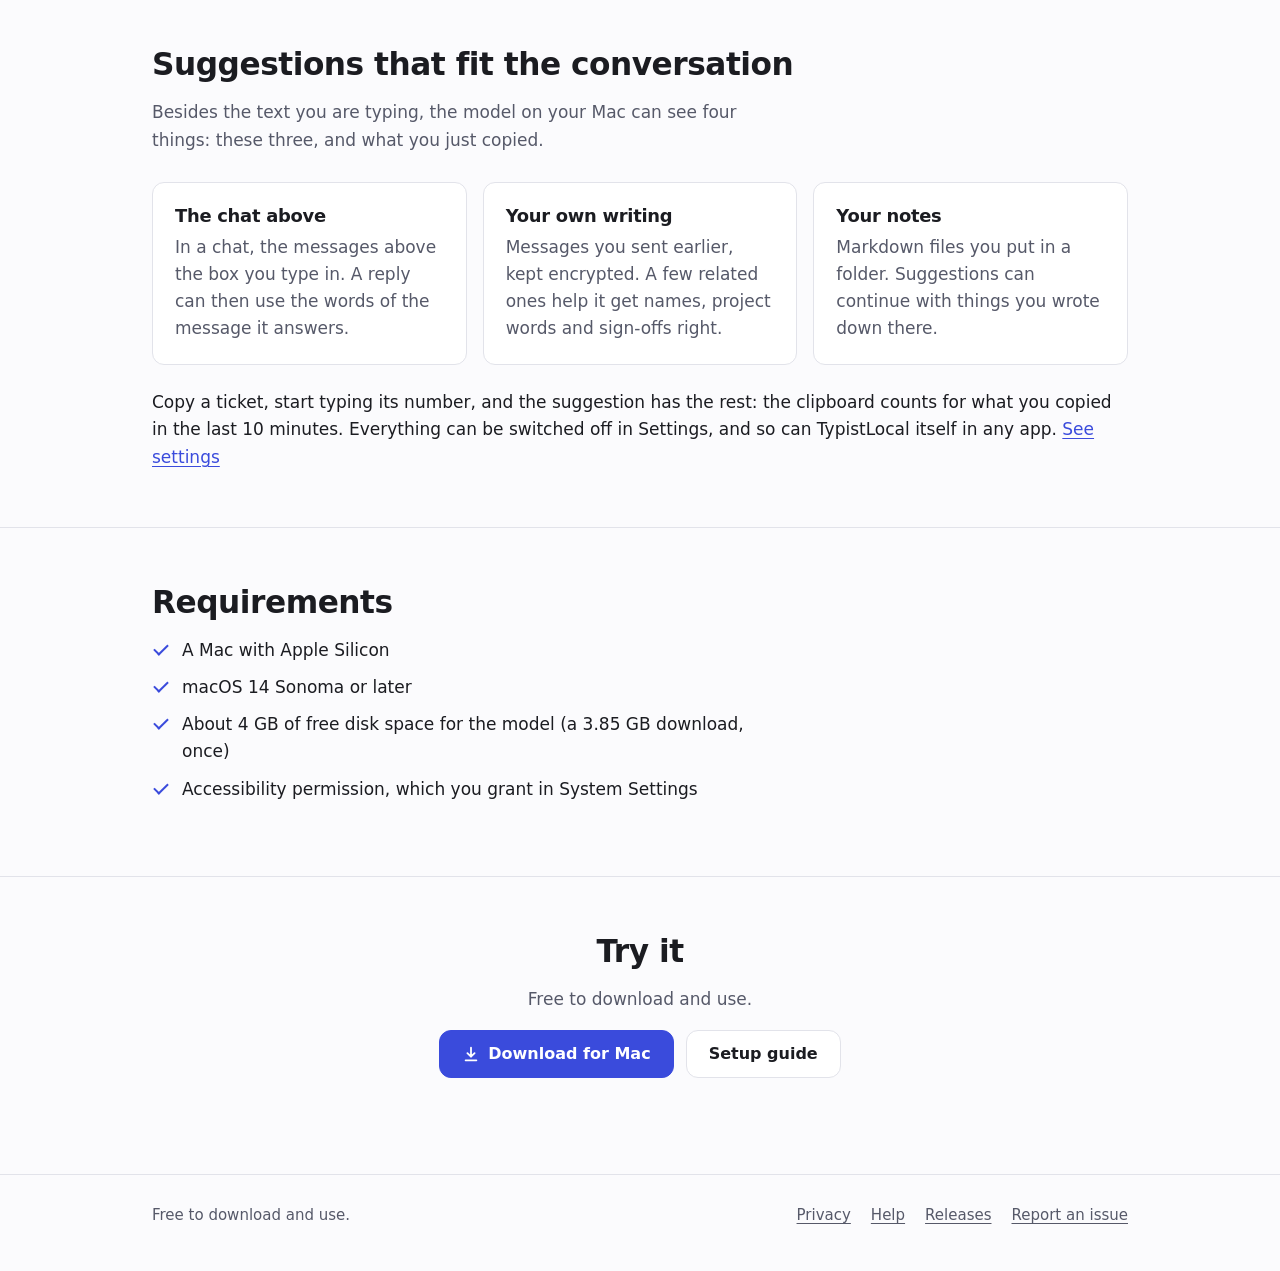
==== commit be4f9b06: "TypistLocal 0.7.0; site: New in 0.7 section (colors with a live rainbow, clipboard, Settings, screen" ====
--- a/site/index.html
+++ b/site/index.html
@@ -59,6 +59,43 @@
     </div>
   </section>
 
+  <section id="new">
+    <div class="wrap">
+      <span class="badge">New in 0.7</span>
+      <h2>Make it yours</h2>
+      <p class="section-intro">Settings in one window, suggestions in your colors, and a few things that make it easier to use at work.</p>
+      <div class="grid">
+        <div class="card">
+          <h3>Your colors</h3>
+          <p>Gray, a color of your own, a rainbow, or a rainbow that moves along the letters.</p>
+          <p class="demo-line" role="img" aria-label="You typed “I am truly grat” and the suggestion “eful for your help” follows in rainbow colors.">I am truly grat<span class="caret"></span><span class="ghost-rainbow ghost-shimmer">eful for your help</span></p>
+        </div>
+        <div class="card">
+          <h3>Copied a ticket?</h3>
+          <p>Copy it, start typing its number, and the suggestion has the rest. Only what you copied in the last 10 minutes counts.</p>
+          <p class="demo-line" role="img" aria-label="You typed “I'm picking up PBI-” and the suggestion “3523” follows in gray.">I'm picking up PBI-<span class="caret"></span><span class="ghost">3523</span></p>
+        </div>
+        <div class="card">
+          <h3>Settings in one window</h3>
+          <p>Colors, longer suggestions, the clipboard, learning and apps, without Terminal. Choose <strong>Settings…</strong> in the menu, or open TypistLocal again.</p>
+        </div>
+        <div class="card">
+          <h3>Hidden when you share your screen</h3>
+          <p>Suggestions stay out of screen shares in Teams or Zoom, recordings and screenshots.</p>
+        </div>
+        <div class="card">
+          <h3>Off in one app</h3>
+          <p><strong>Turn Off in …</strong> in the menu: no suggestions, no learning and nothing read in that app.</p>
+        </div>
+        <div class="card">
+          <h3>Keystrokes saved</h3>
+          <p>The menu counts what TypistLocal saved you. Only the numbers are kept.</p>
+          <p class="menu-sample">Saved today: 1,248 keystrokes (5,930 in total)</p>
+        </div>
+      </div>
+    </div>
+  </section>
+
   <section id="how">
     <div class="wrap">
       <h2>Three keys</h2>
@@ -136,7 +173,7 @@
   <section id="context">
     <div class="wrap">
       <h2>Suggestions that fit the conversation</h2>
-      <p class="section-intro">Besides the text you are typing, the model on your Mac can see three things.</p>
+      <p class="section-intro">Besides the text you are typing, the model on your Mac can see four things: these three, and what you just copied.</p>
       <div class="grid">
         <div class="card">
           <h3>The chat above</h3>
@@ -151,7 +188,7 @@
           <p>Markdown files you put in a folder. Suggestions can continue with things you wrote down there.</p>
         </div>
       </div>
-      <p class="after-grid">You can switch off the chat context and the learning. <a href="help.html#settings">See settings</a></p>
+      <p class="after-grid">Copy a ticket, start typing its number, and the suggestion has the rest: the clipboard counts for what you copied in the last 10 minutes. Everything can be switched off in Settings, and so can TypistLocal itself in any app. <a href="help.html#settings">See settings</a></p>
     </div>
   </section>
 
--- a/site/style.css
+++ b/site/style.css
@@ -455,6 +455,63 @@
   max-width: 600px;
 }
 
+/* Home: what's new */
+
+.badge {
+  display: inline-block;
+  margin-bottom: 12px;
+  padding: 2px 10px;
+  font-size: 12px;
+  font-weight: 600;
+  letter-spacing: 0.02em;
+  color: var(--accent);
+  border: 1px solid var(--accent);
+  border-radius: 999px;
+}
+
+.card .demo-line {
+  margin: 12px 0 0;
+  font-size: 1.1rem;
+  color: var(--text);
+}
+
+/* The app's rainbow, the same mid tones that read on light and dark. */
+.ghost-rainbow {
+  /* Two rainbows in an image twice the text's width: one is always in view,
+     still or moving. */
+  background: linear-gradient(90deg, #e0524a, #e58a2e, #c79e0d, #40a34d, #299ea3, #4c80e0, #995cd9, #d457a6, #e0524a, #e58a2e, #c79e0d, #40a34d, #299ea3, #4c80e0, #995cd9, #d457a6, #e0524a);
+  background-size: 200% 100%;
+  -webkit-background-clip: text;
+  background-clip: text;
+  color: transparent;
+}
+
+.ghost-shimmer {
+  animation: shimmer 8s linear infinite;
+}
+
+@keyframes shimmer {
+  to {
+    background-position: -200% 0;
+  }
+}
+
+@media (prefers-reduced-motion: reduce) {
+  .ghost-shimmer {
+    animation: none;
+  }
+}
+
+.card .menu-sample {
+  margin: 12px 0 0;
+  padding: 8px 12px;
+  font-size: 13px;
+  color: var(--muted);
+  background: var(--bg-alt);
+  border: 1px solid var(--line);
+  border-radius: 8px;
+}
+
 /* Cards and grids */
 
 .grid {
